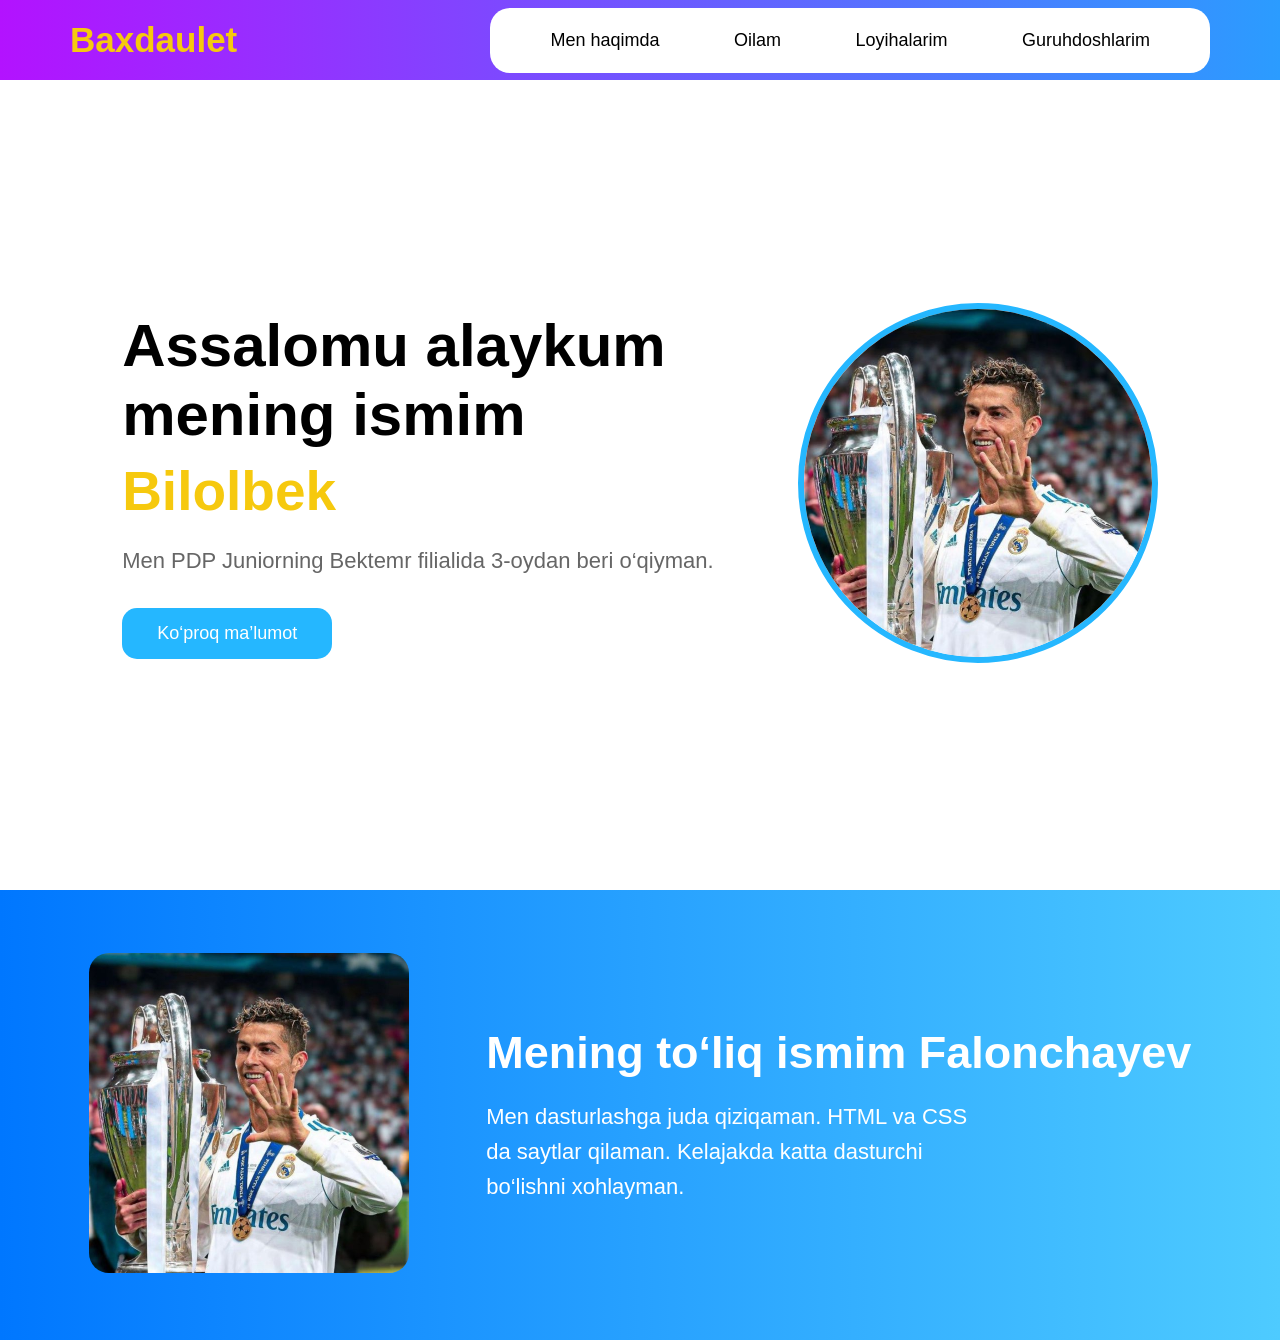
==== index.html @ 75967ff5 "navbar o'zgardi" ====
<!DOCTYPE html>
<html lang="en">
<head>
    <meta charset="UTF-8">
    <meta name="viewport" content="width=device-width, initial-scale=1.0">
    <title>Portfolio</title>
<link rel="stylesheet" href="./style.css">
    
</head>
<body>

    <!-- NAVBAR -->

    <header>

        <div class="logo">
            Baxdaulet
        </div>

        <nav>
            <a class="active" href="./Men haqimda">Men haqimda</a>
            <a href="#">Oilam</a>
            <a href="#">Loyihalarim</a>
            <a href="#">Guruhdoshlarim</a>
        </nav>

    </header>

    <!-- HOME -->

    <section class="home">

        <div class="text">

            <h1>
                Assalomu alaykum <br>
                mening ismim
            </h1>

            <h2>Bilolbek</h2>

            <p>
                Men PDP Juniorning Bektemr filialida
                3-oydan beri o‘qiyman.
            </p>

            <button>
                Ko‘proq ma’lumot
            </button>

        </div>

        <div class="image">
            <img src="./photo_2026-01-21_18-13-53.jpg">
        </div>

    </section>

    <!-- ABOUT -->

    <section class="about">

        <div>
            <img src="./photo_2026-01-21_18-13-53.jpg">
        </div>

        <div class="about-text">

            <h1>
                Mening to‘liq ismim
                Falonchayev
            </h1>

            <p>
                Men dasturlashga juda qiziqaman.
                HTML va CSS da saytlar qilaman.
                Kelajakda katta dasturchi bo‘lishni
                xohlayman.
            </p>

        </div>











































































        

    </section>

</body>
</html>
---- style.css ----
*{
            margin: 0;
            padding: 0;
            box-sizing: border-box;
            font-family: sans-serif;
        }

        body{
            background: white;
        }

        /* NAVBAR */

        header{
            width: 100%;
            height: 80px;

            display: flex;
            justify-content: space-between;
            align-items: center;

            padding: 0 70px;

            background: linear-gradient(90deg,#b312ff,#2b9cff);
        }

        .logo{
            font-size: 35px;
            font-weight: bold;
            color: #f6c90e;
        }

        nav{
            background: white;
            padding: 12px 25px;
            border-radius: 20px;
        }

        nav a{
            text-decoration: none;
            color: #222;
            margin: 0 15px;
            font-size: 18px;
            transition: 0.3s;
        }

        nav a:hover{
            color: #1e90ff;
        }

        .active{
            background: linear-gradient(90deg,#ff4fd8,#34b3ff);
            color: white;
            padding: 10px 20px;
            border-radius: 15px;
        }

        /* HOME */

        .home{
            width: 100%;
            min-height: 90vh;

            display: flex;
            justify-content: space-around;
            align-items: center;

            padding: 80px;
        }

        /* TEXT */

        .text h1{
            font-size: 60px;
            color: #000;
        }

        .text h2{
            font-size: 55px;
            color: #f6c90e;
            margin-top: 10px;
        }

        .text p{
            margin-top: 20px;
            font-size: 22px;
            color: #666;
            line-height: 35px;
        }
        nav a{
    text-decoration: none;
    color: black;
    margin: 0 15px;
    font-size: 18px;
    transition: 0.3s;

    padding: 10px 20px;   /* SHUNI QO‘SH */
    border-radius: 15px;  /* SHUNI QO‘SH */
    display: inline-block; /* SHUNI QO‘SH */
}
.active{
    background: none;
    color: black;
}

nav a:hover{
    background: linear-gradient(90deg,#ff4fd8,#34b3ff);
    color: white;
}

        /* BUTTON */

        button{
            margin-top: 30px;
            padding: 15px 35px;

            border: none;
            border-radius: 15px;

            background: #25b7ff;
            color: white;

            font-size: 18px;
            cursor: pointer;

            transition: 0.3s;
        }

        button:hover{
            background: #030cf8;
        }

        /* IMAGE */

        .image img{
            width: 360px;
            height: 360px;

            object-fit: cover;
            border-radius: 50%;

            border: 6px solid #25b7ff;
        }

        /* ABOUT */

        .about{
            width: 100%;
            min-height: 450px;

            background: linear-gradient(90deg,#0077ff,#4ecbff);

            display: flex;
            justify-content: space-around;
            align-items: center;

            padding: 50px;
        }

        .about img{
            width: 320px;
            border-radius: 20px;
        }

        .about-text{
            color: white;
        }

        .about-text h1{
            font-size: 45px;
            margin-bottom: 20px;
        }

        .about-text p{
            width: 500px;
            line-height: 35px;
            font-size: 22px;
        }
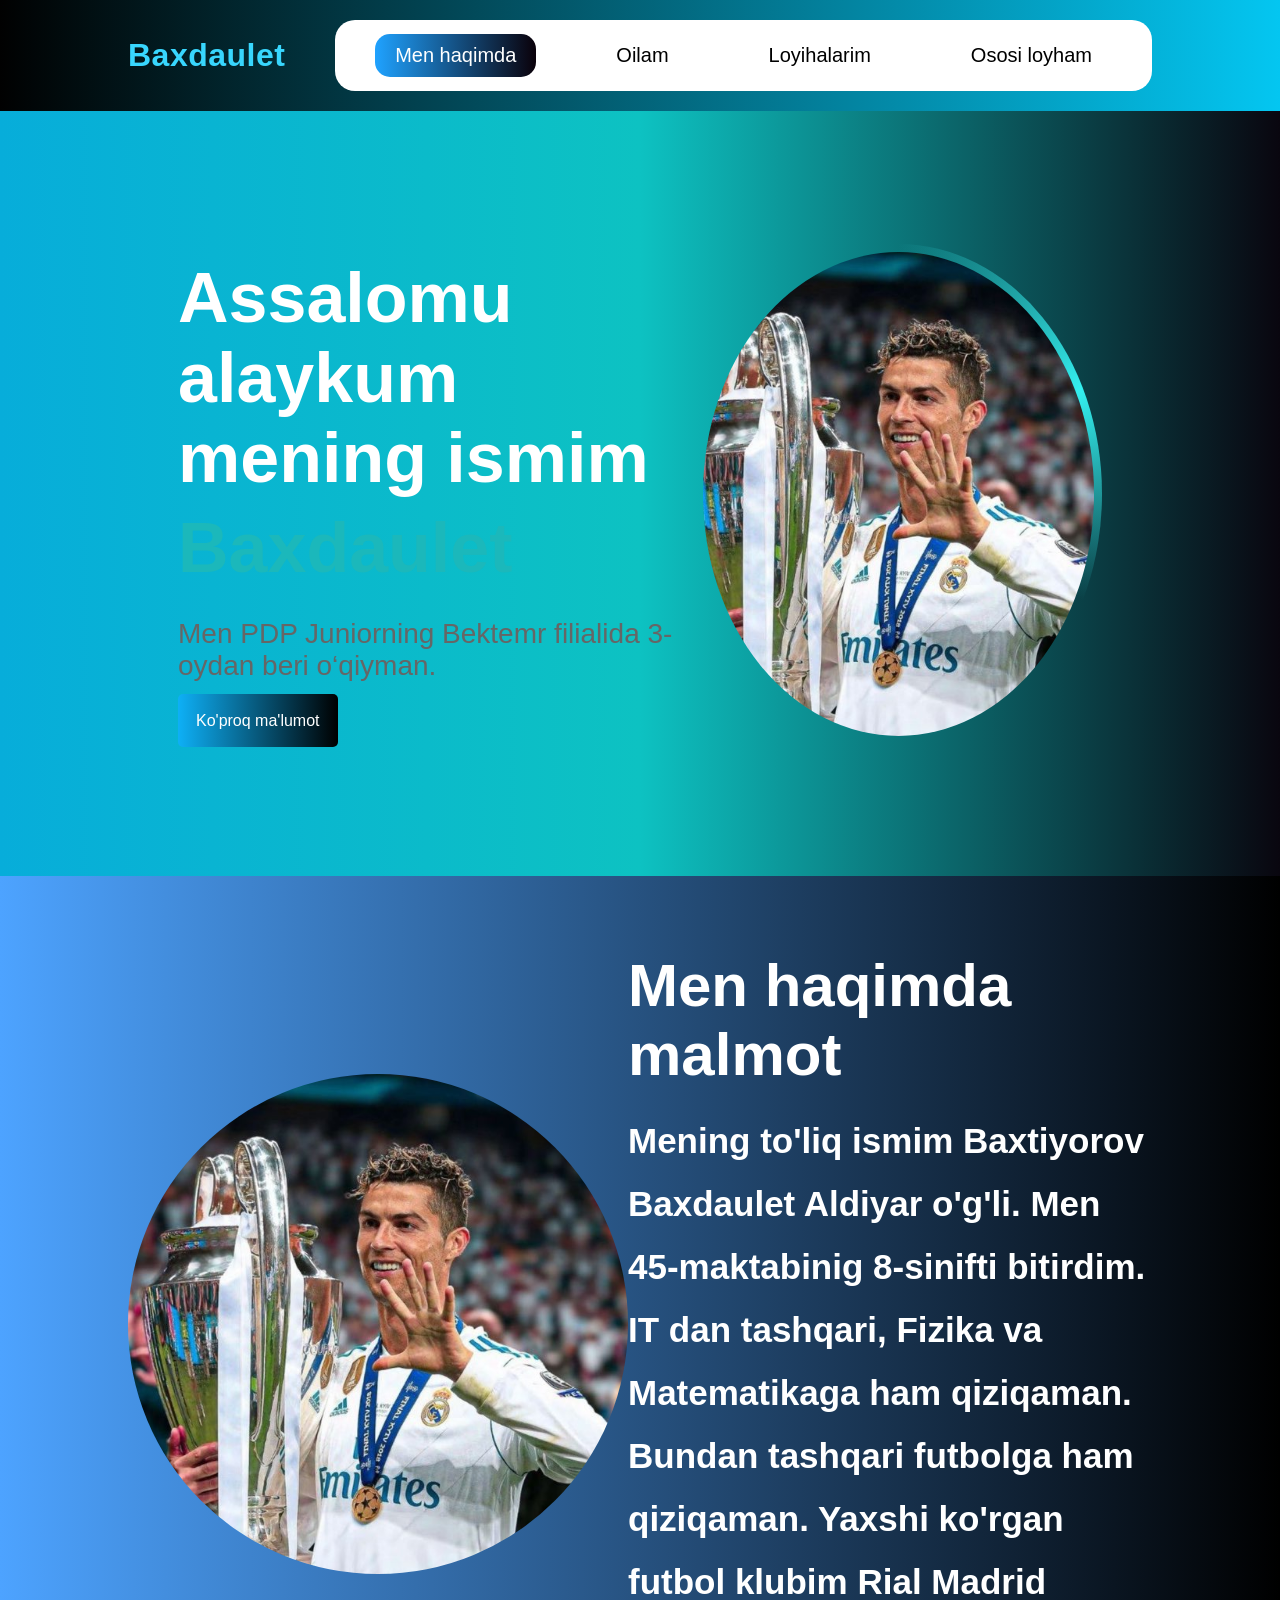
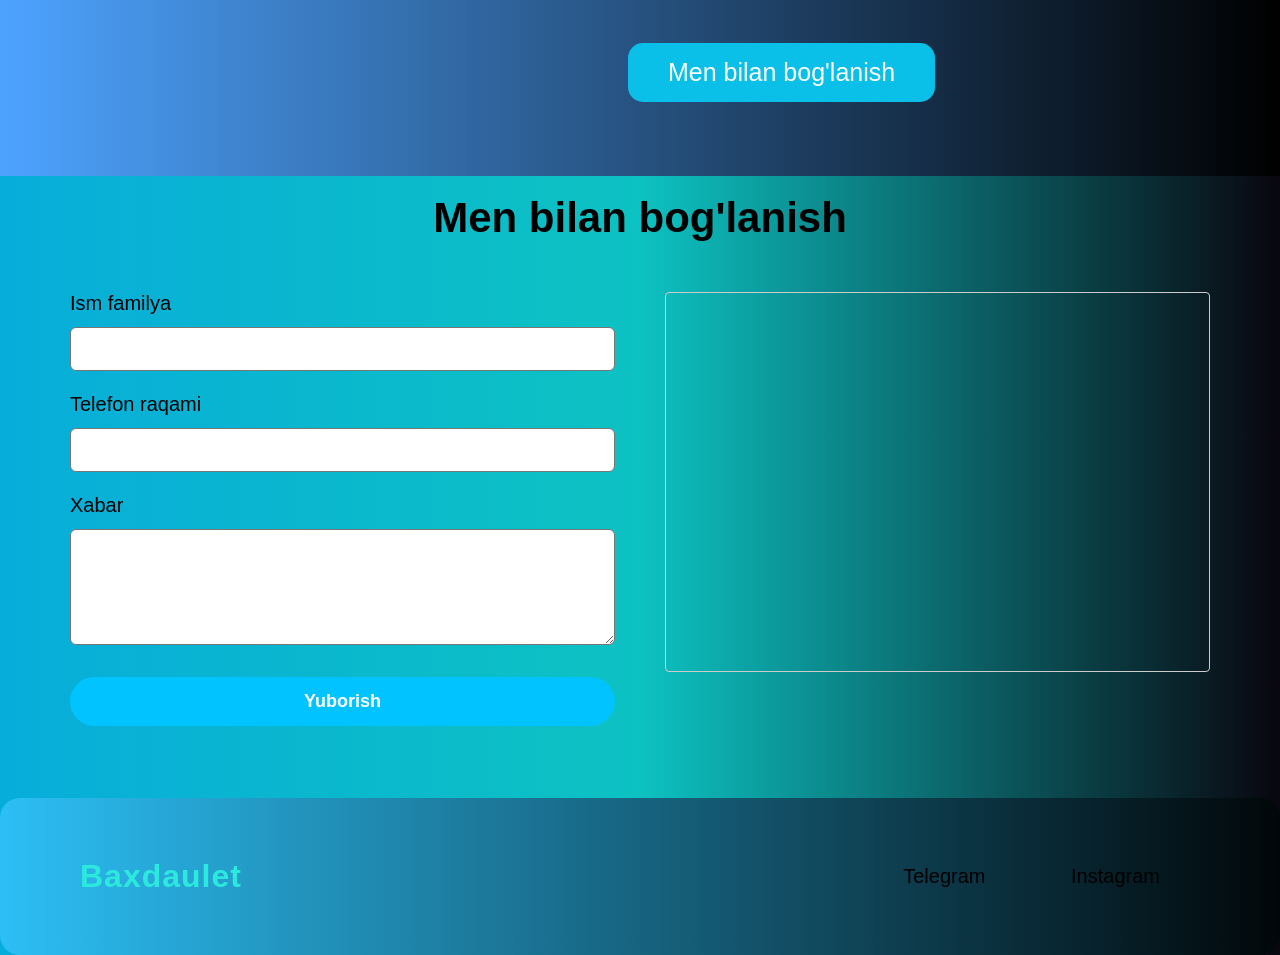
==== commit 1506fcdf: "baxa" ====
--- a/index.html
+++ b/index.html
@@ -3,160 +3,118 @@
 <head>
     <meta charset="UTF-8">
     <meta name="viewport" content="width=device-width, initial-scale=1.0">
-    <title>Portfolio</title>
-<link rel="stylesheet" href="./style.css">
-    
+    <title>Baxdaulet Portfolio</title>
+    <link rel="stylesheet" href="style.css">
 </head>
 <body>
+     <header>
+    <div class="logo">Baxdaulet</div>
 
-    <!-- NAVBAR -->
+    <nav>
+        <a href="#hero" class="nav-link active">Men haqimda</a>
+        <a href="./Oilam.html" class="nav-link">Oilam</a>
+        <a href="./Loyhalarim.html" class="nav-link">Loyihalarim</a>
+        <a href="./Ososi loyham.html">Ososi loyham</a>
+    </nav>
+</header>
+    
 
-    <header>
+    
+    <section id="hero" class="hero">
+        <div class="text" >
 
-        <div class="logo">
-            Baxdaulet
-        </div>
 
-        <nav>
-            <a class="active" href="./Men haqimda">Men haqimda</a>
-            <a href="#">Oilam</a>
-            <a href="#">Loyihalarim</a>
-            <a href="#">Guruhdoshlarim</a>
-        </nav>
-
-    </header>
-
-    <!-- HOME -->
-
-    <section class="home">
-
-        <div class="text">
-
-            <h1>
-                Assalomu alaykum <br>
-                mening ismim
-            </h1>
-
-            <h2>Bilolbek</h2>
+            <h1>Assalomu alaykum <br> mening ismim</h1>
+            <h2>Baxdaulet</h2>
 
             <p>
-                Men PDP Juniorning Bektemr filialida
+                Men PDP Juniorning Bektemr filialida    
                 3-oydan beri o‘qiyman.
             </p>
 
-            <button>
-                Ko‘proq ma’lumot
-            </button>
-
+            <a href="#about" class="salom">Ko'proq ma'lumot</a>
         </div>
 
         <div class="image">
-            <img src="./photo_2026-01-21_18-13-53.jpg">
+            <img src="./photo_2026-01-21_18-13-53.jpg" alt="">
         </div>
+    </section>
+    <section  id="about" class="about2" id="family">
 
-    </section>
+    <div class="left">
+        <img src="./photo_2026-01-21_18-13-53.jpg" alt="">
+    </div>
 
-    <!-- ABOUT -->
+    <div class="right">
+        <h1>Men haqimda malmot</h1>
 
-    <section class="about">
+        <p>
+            Mening to'liq ismim Baxtiyorov Baxdaulet 
+              Aldiyar o'g'li. Men 45-maktabinig 8-sinifti bitirdim.
+               IT dan tashqari,  Fizika va Matematikaga ham qiziqaman.
+                Bundan tashqari futbolga ham qiziqaman. Yaxshi ko'rgan
+                 futbol klubim Rial Madrid
+        </p>
 
-        <div>
-            <img src="./photo_2026-01-21_18-13-53.jpg">
+        <button id="logo">Men bilan bog'lanish</button>
+    </div>
+
+</section>
+<br>
+<div class="container">
+    
+        <h1  class="page-title">Men bilan bog'lanish</h1>
+
+        <div class="contact-wrapper">
+        
+            <form class="contact-form" onsubmit="event.preventDefault(); alert('Xabar yuborildi!');">
+                <div class="form-group">
+                    <label for="name">Ism familya</label>
+                    <input type="text" id="name" required>
+                </div>
+
+                <div class="form-group">
+                    <label for="phone">Telefon raqami</label>
+                    <input type="tel" id="phone" required>
+                </div>
+
+                <div class="form-group">
+                    <label for="message">Xabar</label>
+                    <textarea id="message" rows="5" required></textarea>
+                </div>
+
+                <button type="submit" class="submit-btn">Yuborish</button>
+            </form>
+
+            
+            <div class="map-container">
+                <iframe src="https://yandex.ru" width="100%" height="100%" frameborder="0" allowfullscreen="true" style="position:relative;"></iframe>
+            </div>
         </div>
-
-        <div class="about-text">
-
-            <h1>
-                Mening to‘liq ismim
-                Falonchayev
-            </h1>
-
-            <p>
-                Men dasturlashga juda qiziqaman.
-                HTML va CSS da saytlar qilaman.
-                Kelajakda katta dasturchi bo‘lishni
-                xohlayman.
-            </p>
+    </div>
+    <br>
+    <br> 
+    <br>
+    <br>
+    
+    <nav class="footer">
+        <footer class="footer">
+        <div class="footer-content">
+            <div class="brand-name">Baxdaulet</div>
+            
+           <div class="social-container">
+  <a href="https://t.me" class="social-btn telegram" target="_blank" rel="noopener">
+    <span>Telegram</span>
+  </a>
+  <a href="https://instagram.com" class="social-btn instagram" target="_blank" rel="noopener">
+    <span>Instagram</span>
+  </a>
+</div>
 
         </div>
+    </nav>
 
 
 
-
-
-
-
-
-
-
-
-
-
-
-
-
-
-
-
-
-
-
-
-
-
-
-
-
-
-
-
-
-
-
-
-
-
-
-
-
-
-
-
-
-
-
-
-
-
-
-
-
-
-
-
-
-
-
-
-
-
-
-
-
-
-
-
-
-
-
-
-
-
-
-
-        
-
-    </section>
-
 </body>
 </html>
--- a/style.css
+++ b/style.css
@@ -1,178 +1,560 @@
-*{
-            margin: 0;
-            padding: 0;
-            box-sizing: border-box;
-            font-family: sans-serif;
-        }
-
-        body{
-            background: white;
-        }
-
-        /* NAVBAR */
-
-        header{
-            width: 100%;
-            height: 80px;
-
-            display: flex;
-            justify-content: space-between;
-            align-items: center;
-
-            padding: 0 70px;
-
-            background: linear-gradient(90deg,#b312ff,#2b9cff);
-        }
-
-        .logo{
-            font-size: 35px;
-            font-weight: bold;
-            color: #f6c90e;
-        }
-
-        nav{
-            background: white;
-            padding: 12px 25px;
-            border-radius: 20px;
-        }
-
-        nav a{
-            text-decoration: none;
-            color: #222;
-            margin: 0 15px;
-            font-size: 18px;
-            transition: 0.3s;
-        }
-
-        nav a:hover{
-            color: #1e90ff;
-        }
-
-        .active{
-            background: linear-gradient(90deg,#ff4fd8,#34b3ff);
-            color: white;
-            padding: 10px 20px;
-            border-radius: 15px;
-        }
-
-        /* HOME */
-
-        .home{
-            width: 100%;
-            min-height: 90vh;
-
-            display: flex;
-            justify-content: space-around;
-            align-items: center;
-
-            padding: 80px;
-        }
-
-        /* TEXT */
-
-        .text h1{
-            font-size: 60px;
-            color: #000;
-        }
-
-        .text h2{
-            font-size: 55px;
-            color: #f6c90e;
-            margin-top: 10px;
-        }
-
-        .text p{
-            margin-top: 20px;
-            font-size: 22px;
-            color: #666;
-            line-height: 35px;
-        }
-        nav a{
-    text-decoration: none;
-    color: black;
-    margin: 0 15px;
-    font-size: 18px;
-    transition: 0.3s;
-
-    padding: 10px 20px;   /* SHUNI QO‘SH */
-    border-radius: 15px;  /* SHUNI QO‘SH */
-    display: inline-block; /* SHUNI QO‘SH */
-}
-.active{
-    background: none;
-    color: black;
-}
-
-nav a:hover{
-    background: linear-gradient(90deg,#ff4fd8,#34b3ff);
-    color: white;
-}
-
-        /* BUTTON */
-
-        button{
-            margin-top: 30px;
-            padding: 15px 35px;
-
-            border: none;
-            border-radius: 15px;
-
-            background: #25b7ff;
-            color: white;
-
-            font-size: 18px;
-            cursor: pointer;
-
-            transition: 0.3s;
-        }
-
-        button:hover{
-            background: #030cf8;
-        }
-
-        /* IMAGE */
-
-        .image img{
-            width: 360px;
-            height: 360px;
-
-            object-fit: cover;
-            border-radius: 50%;
-
-            border: 6px solid #25b7ff;
-        }
-
-        /* ABOUT */
-
-        .about{
-            width: 100%;
-            min-height: 450px;
-
-            background: linear-gradient(90deg,#0077ff,#4ecbff);
-
-            display: flex;
-            justify-content: space-around;
-            align-items: center;
-
-            padding: 50px;
-        }
-
-        .about img{
-            width: 320px;
-            border-radius: 20px;
-        }
-
-        .about-text{
-            color: white;
-        }
-
-        .about-text h1{
-            font-size: 45px;
-            margin-bottom: 20px;
-        }
-
-        .about-text p{
-            width: 500px;
-            line-height: 35px;
-            font-size: 22px;
-        }+* {
+  margin: 0;
+  padding: 0;
+  box-sizing: border-box;
+  font-family: Arial, sans-serif;
+}
+
+html{
+  scroll-behavior: smooth;
+}
+body{
+    min-height:100vh;
+    background:linear-gradient(90deg,#3790e9,#08b4e9,#040708);
+}
+
+header{
+    display:flex;
+    justify-content:space-around;
+    align-items:center;
+    padding:20px 50px;
+}
+
+.logo{
+    font-size:60px;
+    font-weight:bold;
+    color:#37dff5;
+}
+
+nav{
+    background:#fff;
+    padding:15px;
+    border-radius:20px;
+    display:flex;
+    gap:20px;
+}
+
+nav a{
+    text-decoration:none;
+    color:black;
+    padding:12px 22px;
+    border-radius:15px;
+}
+
+nav a.active{
+    background:linear-gradient(90deg,#1fa2ff,#060206);
+    color:white;
+}
+
+section{
+    min-height:100vh;
+    padding:100px 50px;
+    color:white;
+}
+
+h2{
+    margin-bottom:20px;
+    font-size:40px;
+}
+
+body{
+    min-height:100vh;
+    background:linear-gradient(90deg,#07adda,#0dc2c2,#09060f);
+}
+
+header{
+    display:flex;
+    justify-content:space-around;
+    align-items:center;
+    padding:20px 50px;
+}
+
+.logo{
+    font-size:60px;
+    font-weight:bold;
+    color:#268cb1;
+}
+
+nav{
+    background:#fff;
+    padding:15px;
+    border-radius:20px;
+    display:flex;
+    gap:20px;
+}
+
+nav a{
+    text-decoration:none;
+    color:black;
+    padding:12px 22px;
+    border-radius:15px;
+}
+
+nav a.active{
+    background:linear-gradient(90deg,#1fa2ff,#0a010a);
+    color:white;
+}
+
+section{
+    min-height:100vh;
+    padding:100px 50px;
+    color:white;
+}
+
+h2{
+    margin-bottom:20px;
+    font-size:40px;
+}
+
+header {
+  display: flex;
+  justify-content: space-between;
+  align-items: center;
+  padding: 20px 10%;
+  background: linear-gradient(90deg, #010101, #04c6f1);
+}
+
+.logo {
+  font-size: 55px;
+  font-weight: bold;
+  color: #39f7fe;
+}
+
+nav {
+  background: #fff;
+  padding: 14px 20px;
+  border-radius: 20px;
+}
+
+nav a {
+  text-decoration: none;
+  color: #000;
+  margin: 0 20px;
+  font-size: 20px;
+  padding: 10px 20px;
+  border-radius: 15px;
+  transition: 0.3s;
+}
+
+nav a:hover,
+nav .active {
+  background: linear-gradient(90deg, #0eb0f6, #000);
+  color: #fff;
+}
+
+.hero {
+  width: 80%;
+  margin: auto;
+  min-height: 85vh;
+  display: flex;
+  justify-content: space-between;
+  align-items: center;
+}
+
+.text h1 {
+  font-size: 70px;
+  font-weight: 800;
+}
+
+.text h2 {
+  color: #1bb8bb;
+  font-size: 70px;
+  margin: 10px 0;
+}
+
+.text p {
+  color: #666;
+  font-size: 28px;
+  margin: 30px 0;
+  max-width: 600px;
+}
+
+button {
+  padding: 18px 35px;
+  border: none;
+  border-radius: 15px;
+  background: #00cfff;
+  color: #fff;
+  font-size: 24px;
+  cursor: pointer;
+}
+
+button:hover {
+  background: #0099cc;
+}
+
+.image {
+  position: relative;
+  width: 500px;
+  height: 500px;
+  border-radius: 50%;
+  overflow: hidden;
+}
+
+.image::before {
+  content: "";
+  position: absolute;
+  inset: -10px;
+  border-radius: 50%;
+  background: conic-gradient(
+    transparent 0deg,
+    #34f0f0 60deg,
+    transparent 120deg
+  );
+  animation: spin 2s linear infinite;
+}
+
+.image img {
+  position: absolute;
+  inset: 8px;
+  width: calc(100% - 16px);
+  height: calc(100% - 16px);
+  object-fit: cover;
+  border-radius: 50%;
+  z-index: 1;
+}
+
+@keyframes spin {
+  from {
+    transform: rotate(0deg);
+  }
+  to {
+    transform: rotate(360deg);
+  }
+}
+.subtitle {
+  color: #666;
+  margin-bottom: 25px;
+  font-size: 15px;
+}
+
+
+.family-grid {
+  display: grid;
+  grid-template-columns: repeat(auto-fit, minmax(200px, 1-fraction));
+  gap: 20px;
+}
+
+.family-card {
+  background-color: #f8f9fa;
+  padding: 20px;
+  border-left: 5px solid #005f73;
+  border-radius: 8px;
+}
+.project-item {
+  background-color: #f8f9fa;
+  padding: 15px 20px;
+  margin-bottom: 15px;
+  border-radius: 8px;
+  box-shadow: inset 0 0 5px rgba(0, 0, 0, 0.05);
+}
+
+.classmates-table {
+  width: 100%;
+  border-collapse: collapse;
+  margin-top: 15px;
+}
+
+.classmates-table th,
+.classmates-table td {
+  border: 1px solid #ddd;
+  padding: 12px;
+  text-align: left;
+}
+
+.classmates-table th {
+  background-color: white;
+  color: white;
+}
+
+.classmates-table tr:nth-child(even) {
+  background-color: #f2f2f2;
+}
+
+.about2 {
+  min-height: 100vh;
+  display: flex;
+  justify-content: space-around;
+  align-items: center;
+  padding: 50px 10%;
+  background: linear-gradient(to right, #4da3ff, #000);
+}
+.salom {
+  background: linear-gradient(90deg, #0eb0f6, #000);
+}
+
+.left img {
+  
+  position: relative;
+  width: 500px;
+  height: 500px;
+  border-radius: 50%;
+  overflow: hidden;
+
+}
+
+.right {
+  width: 600px;
+}
+
+.right h1 {
+  color: white;
+  font-size: 60px;
+  margin-bottom: 20px;
+}
+
+.right p {
+  color: white;
+  font-size: 35px;
+  line-height: 1.8;
+  font-weight: bold;
+}
+
+.right button {
+  margin-top: 30px;
+  padding: 15px 40px;
+  border: none;
+  border-radius: 15px;
+  background: #0bc0e8;
+  color: white;
+  font-size: 25px;
+  cursor: pointer;
+}
+
+.container {
+  width: 100%;
+  max-width: 1140px;
+  margin: 0 auto;
+}
+
+
+.page-title {
+  text-align: center;
+  font-size: 42px;
+  font-weight: 700;
+  margin-bottom: 50px;
+}
+
+
+.contact-wrapper {
+  display: grid;
+  grid-template-columns: 1fr 1fr;
+  gap: 50px;
+  align-items: start;
+}
+
+
+.contact-form {
+  display: flex;
+  flex-direction: column;
+  gap: 22px;
+}
+
+.form-group {
+  display: flex;
+  flex-direction: column;
+  gap: 12px;
+}
+
+.form-group label {
+  font-size: 20px;
+  font-weight: 500;
+}
+
+.form-group input,
+.form-group textarea {
+  width: 100%;
+  padding: 12px 15px;
+  font-size: 16px;
+  border: 1px solid #767676;
+  border-radius: 6px;
+  outline: none;
+  background-color: #ffffff;
+  transition: border-color 0.2s;
+}
+
+.orm-group input:focus,
+.form-group textarea:focus {
+  border-color: #00c3ff;
+}
+
+.form-group textarea {
+  resize: vertical;
+}
+.submit-btn {
+  background-color: #00c3ff;
+  color: #ffffff;
+  font-size: 18px;
+  font-weight: bold;
+  padding: 14px;
+  border: none;
+  border-radius: 25px; 
+  cursor: pointer;
+  margin-top: 10px;
+  transition: 12px;;
+    background-color: 0.2s;
+    transform: 0.1s;
+}
+
+.submit-btn:hover {
+  background-color: #010203;
+}
+
+.submit-btn:active {
+  transform: scale(0.99);
+}
+
+
+.map-container {
+  width: 100%;
+  height: 380px;
+  border: 1px solid #cccccc;
+  border-radius: 4px;
+  overflow: hidden;
+}
+
+
+@media (max-width: 768px) {
+  .contact-wrapper {
+    grid-template-columns: 1fr;
+    gap: 40px;
+  }
+
+  .page-title {
+    font-size: 32px;
+    margin-bottom: 30px;
+  }
+
+  .map-container {
+    height: 300px;
+  }
+}
+
+.navbar {
+  display: flex;
+  background: linear-gradient(90deg, #0eb0f6, #000);
+  justify-content: space-between;
+  align-items: center;
+  padding: 15px 40px;
+  width: 100%;
+  height: 80px;
+
+  background: linear-gradient(100%, #8186cf #324a62);
+  background-size: 300% 100%;
+
+  
+  animation: gradientMove 12s  ease-in-out infinite;
+}
+
+.logo {
+  color: #38d6fd; 
+  font-size: 32px;
+  font-weight: bold;
+  letter-spacing: 0.5px;
+}
+
+
+.social-icons {
+  display: flex;
+  align-items: center;
+  gap: 20px; 
+}
+.footer {
+  width: 100%;
+  background: linear-gradient(90deg, #2cbff5 0%, #010709 100%);
+  padding: 30px 0;
+  margin-top: auto;
+}
+
+
+.social-icons a {
+  color: #ffffff; 
+  font-size: 22px;
+  text-decoration: none;
+  width: 44px;
+  height: 44px;
+  display: flex;
+  justify-content: center;
+  align-items: center;
+  border: 2px solid #ffffff; 
+  border-radius: 50%; 
+  transition: all 0.3s ease;
+}
+
+
+.social-icons a:hover {
+  background-color: #17aad2;
+  color: #00eeff; 
+  transform: scale(1.1); 
+}
+
+
+@keyframes gradientMove {
+  0% {
+    background-position: 0% 50%;
+  }
+  50% {
+    background-position: 100% 50%;
+  }
+  100% {
+    background-position: 0% 50%;
+  }
+}
+
+.footer-content {
+  max-width: 1200px;
+  margin: 0 auto;
+  padding: 0 40px;
+  display: flex;
+  justify-content: space-between;
+  align-items: center;
+}
+
+.brand-name {
+  color: #2be9dc; 
+  font-size: 32px;
+  font-weight: bold;
+  letter-spacing: 1px;
+}
+.social-icons {
+  display: flex;
+  gap: 20px;
+}
+
+.social-icons a {
+  color: white;
+  font-size: 28px;
+  text-decoration: none;
+  transition:
+    opacity 0.3s,
+    transform 0.2s;
+}
+
+.social-icons a:hover {
+  opacity: 0.8;
+  transform: translateY(-3px);
+}
+
+
+@media (max-width: 768px) {
+  .container {
+    flex-direction: column;
+    margin: 20px auto;
+  }
+
+  .map-container {
+    height: 300px;
+  }
+
+  .footer-content {
+    flex-direction: column;
+    gap: 20px;
+    text-align: center;
+  }
+} .salom{
+  padding: 18px;
+  text-decoration: none;
+  border-radius: 5px;
+  color: white;
+
+}
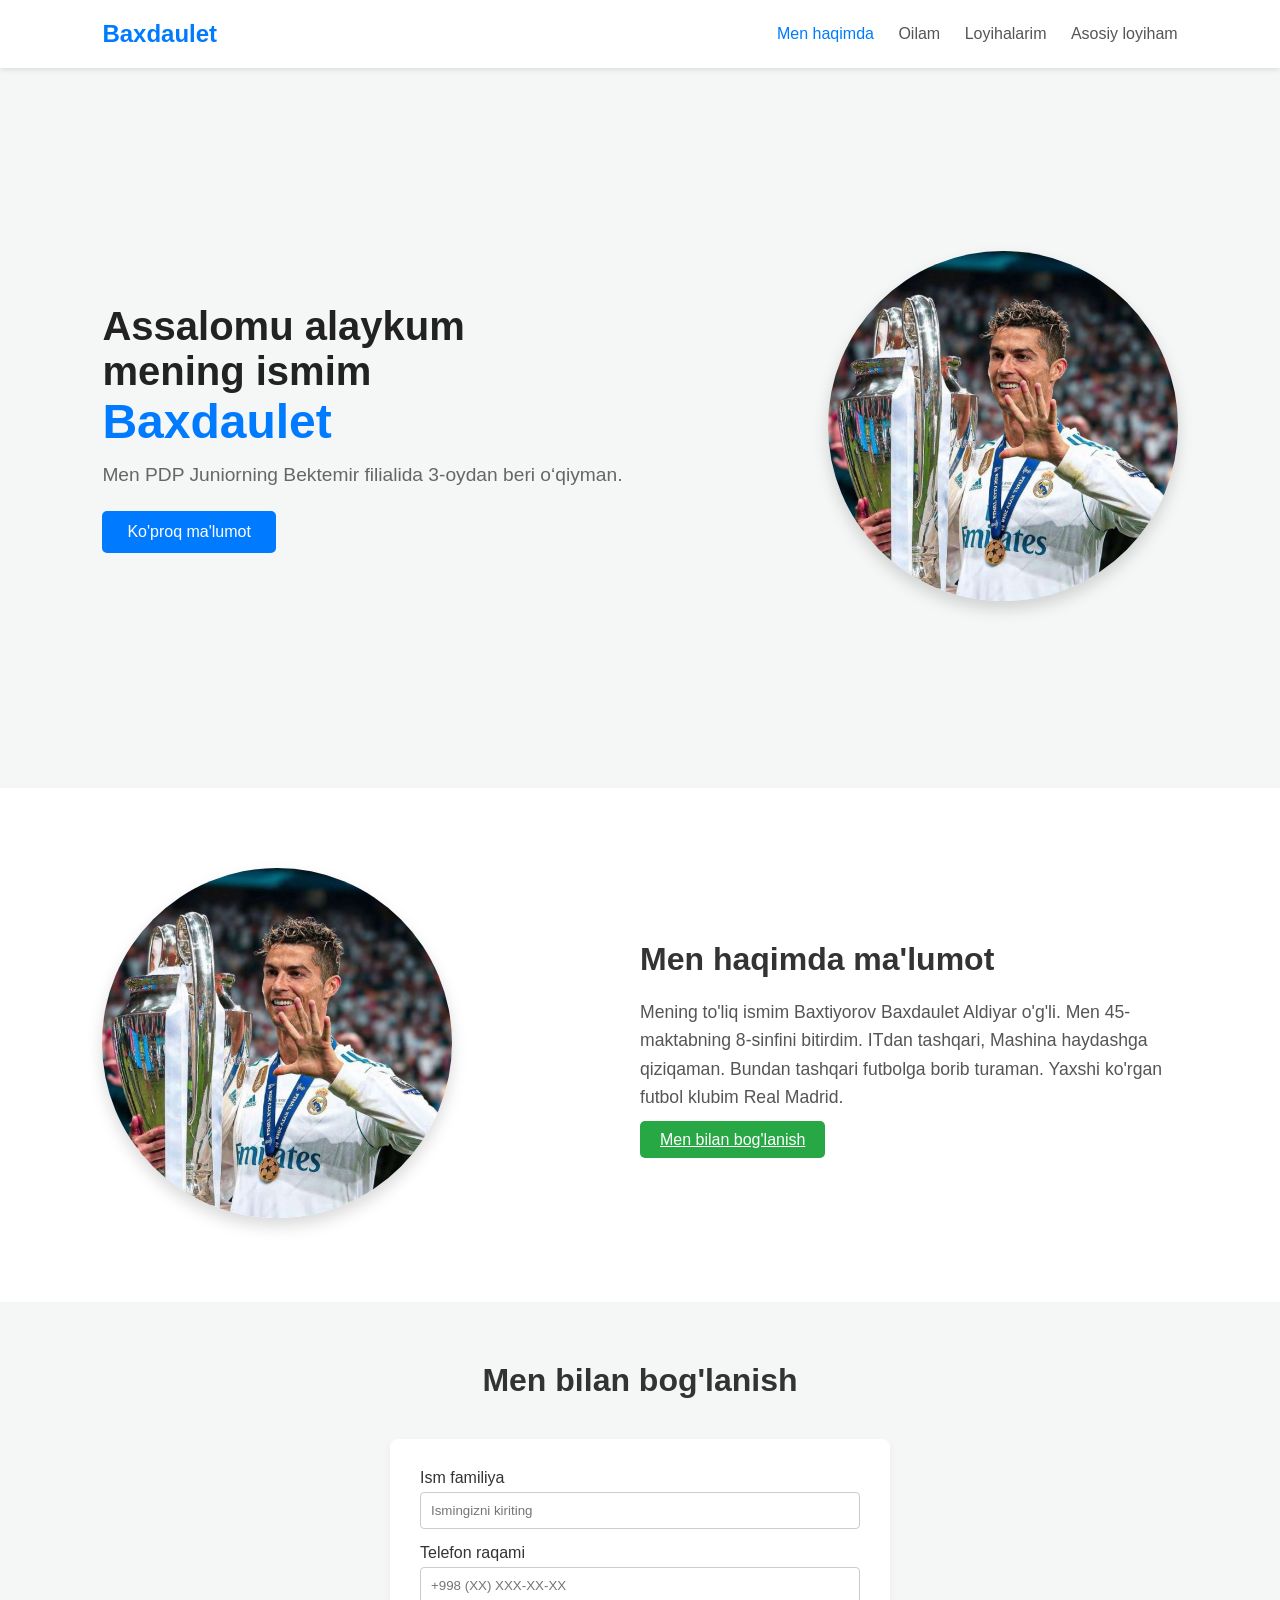
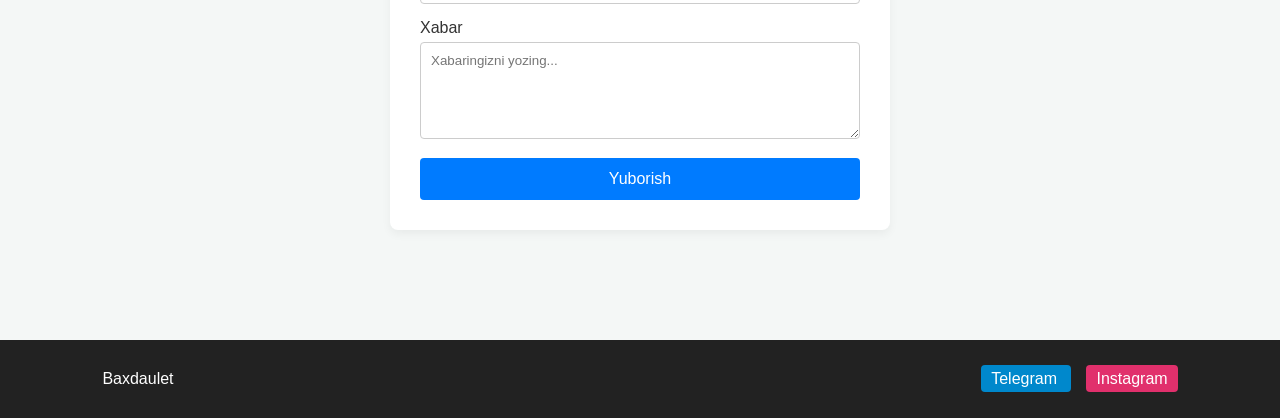
==== commit dfa4f53d: "commit" ====
--- a/index.html
+++ b/index.html
@@ -1,120 +1,97 @@
 <!DOCTYPE html>
-<html lang="en">
+<html lang="uz">
 <head>
     <meta charset="UTF-8">
     <meta name="viewport" content="width=device-width, initial-scale=1.0">
     <title>Baxdaulet Portfolio</title>
+    <!-- Google Fonts orqali chiroyli shrift ulandik -->
+    <link href="https://fonts.googleapis.com/css2?family=Poppins:wght@300;400;600;800&display=swap" rel="stylesheet">
     <link rel="stylesheet" href="style.css">
 </head>
 <body>
-     <header>
-    <div class="logo">Baxdaulet</div>
 
-    <nav>
-        <a href="#hero" class="nav-link active">Men haqimda</a>
-        <a href="./Oilam.html" class="nav-link">Oilam</a>
-        <a href="./Loyhalarim.html" class="nav-link">Loyihalarim</a>
-        <a href="./Ososi loyham.html">Ososi loyham</a>
-    </nav>
-</header>
-    
-
+    <header>
+        <div class="logo">Baxdaulet</div>
+        <nav>
+            <a href="#hero" class="nav-link active">Men haqimda</a>
+            <a href="./Oilam.html" class="nav-link">Oilam</a>
+            <a href="./Loyhalarim.html" class="nav-link">Loyihalarim</a>
+            <a href="./Ososi-loyham.html" class="nav-link">Asosiy loyiham</a> 
+        </nav>
+    </header>
     
     <section id="hero" class="hero">
-        <div class="text" >
-
-
+        <div class="text">
             <h1>Assalomu alaykum <br> mening ismim</h1>
             <h2>Baxdaulet</h2>
-
             <p>
-                Men PDP Juniorning Bektemr filialida    
-                3-oydan beri o‘qiyman.
+                Men PDP Juniorning Bektemir filialida 3-oydan beri o‘qiyman.
             </p>
-
             <a href="#about" class="salom">Ko'proq ma'lumot</a>
         </div>
 
         <div class="image">
-            <img src="./photo_2026-01-21_18-13-53.jpg" alt="">
+            <img src="./photo_2026-01-21_18-13-53.jpg" alt="Baxdaulet tushgan rasm">
         </div>
     </section>
-    <section  id="about" class="about2" id="family">
 
-    <div class="left">
-        <img src="./photo_2026-01-21_18-13-53.jpg" alt="">
-    </div>
+    <section id="about" class="about2">
+        <div class="left">
+            <img src="./photo_2026-01-21_18-13-53.jpg" alt="Baxdaulet haqida rasm">
+        </div>
 
-    <div class="right">
-        <h1>Men haqimda malmot</h1>
+        <div class="right">
+            <h1>Men haqimda ma'lumot</h1>
+            <p>
+                Mening to'liq ismim Baxtiyorov Baxdaulet Aldiyar o'g'li. 
+                Men 45-maktabning 8-sinfini bitirdim. ITdan tashqari, 
+                Mashina haydashga qiziqaman. Bundan tashqari futbolga borib turaman. 
+                Yaxshi ko'rgan futbol klubim Real Madrid.
+            </p>
+            <!-- Silliq o'tish tugmasi havola qilindi -->
+            <a href="#contact-section" id="contact-btn">Men bilan bog'lanish</a>
+        </div>
+    </section>
 
-        <p>
-            Mening to'liq ismim Baxtiyorov Baxdaulet 
-              Aldiyar o'g'li. Men 45-maktabinig 8-sinifti bitirdim.
-               IT dan tashqari,  Fizika va Matematikaga ham qiziqaman.
-                Bundan tashqari futbolga ham qiziqaman. Yaxshi ko'rgan
-                 futbol klubim Rial Madrid
-        </p>
-
-        <button id="logo">Men bilan bog'lanish</button>
-    </div>
-
-</section>
-<br>
-<div class="container">
-    
-        <h1  class="page-title">Men bilan bog'lanish</h1>
+    <!-- Id qo'shildi -->
+    <div class="container" id="contact-section">
+        <h1 class="page-title">Men bilan bog'lanish</h1>
 
         <div class="contact-wrapper">
-        
             <form class="contact-form" onsubmit="event.preventDefault(); alert('Xabar yuborildi!');">
                 <div class="form-group">
-                    <label for="name">Ism familya</label>
-                    <input type="text" id="name" required>
+                    <label for="name">Ism familiya</label>
+                    <input type="text" id="name" required placeholder="Ismingizni kiriting">
                 </div>
 
                 <div class="form-group">
                     <label for="phone">Telefon raqami</label>
-                    <input type="tel" id="phone" required>
+                    <input type="tel" id="phone" required placeholder="+998 (XX) XXX-XX-XX">
                 </div>
 
                 <div class="form-group">
                     <label for="message">Xabar</label>
-                    <textarea id="message" rows="5" required></textarea>
+                    <textarea id="message" rows="5" required placeholder="Xabaringizni yozing..."></textarea>
                 </div>
 
                 <button type="submit" class="submit-btn">Yuborish</button>
             </form>
+        </div>
+    </div>
 
-            
-            <div class="map-container">
-                <iframe src="https://yandex.ru" width="100%" height="100%" frameborder="0" allowfullscreen="true" style="position:relative;"></iframe>
+    <footer class="footer">
+        <div class="footer-content">
+            <div class="brand-name">Baxdaulet</div>
+            <div class="social-container">
+                <a href="https://t.me" class="social-btn telegram" target="_blank" rel="noopener">
+                    <span>Telegram</span>
+                </a>
+                <a href="https://instagram.com" class="social-btn instagram" target="_blank" rel="noopener">
+                    <span>Instagram</span>
+                </a>
             </div>
         </div>
-    </div>
-    <br>
-    <br> 
-    <br>
-    <br>
-    
-    <nav class="footer">
-        <footer class="footer">
-        <div class="footer-content">
-            <div class="brand-name">Baxdaulet</div>
-            
-           <div class="social-container">
-  <a href="https://t.me" class="social-btn telegram" target="_blank" rel="noopener">
-    <span>Telegram</span>
-  </a>
-  <a href="https://instagram.com" class="social-btn instagram" target="_blank" rel="noopener">
-    <span>Instagram</span>
-  </a>
-</div>
-
-        </div>
-    </nav>
-
-
+    </footer>
 
 </body>
 </html>
--- a/style.css
+++ b/style.css
@@ -1,560 +1,213 @@
+/* Umumiy stillar */
 * {
-  margin: 0;
-  padding: 0;
-  box-sizing: border-box;
-  font-family: Arial, sans-serif;
-}
-
-html{
-  scroll-behavior: smooth;
-}
-body{
-    min-height:100vh;
-    background:linear-gradient(90deg,#3790e9,#08b4e9,#040708);
-}
-
-header{
-    display:flex;
-    justify-content:space-around;
-    align-items:center;
-    padding:20px 50px;
-}
-
-.logo{
-    font-size:60px;
-    font-weight:bold;
-    color:#37dff5;
-}
-
-nav{
-    background:#fff;
-    padding:15px;
-    border-radius:20px;
-    display:flex;
-    gap:20px;
-}
-
-nav a{
-    text-decoration:none;
-    color:black;
-    padding:12px 22px;
-    border-radius:15px;
-}
-
-nav a.active{
-    background:linear-gradient(90deg,#1fa2ff,#060206);
-    color:white;
-}
-
-section{
-    min-height:100vh;
-    padding:100px 50px;
-    color:white;
-}
-
-h2{
-    margin-bottom:20px;
-    font-size:40px;
-}
-
-body{
-    min-height:100vh;
-    background:linear-gradient(90deg,#07adda,#0dc2c2,#09060f);
-}
-
-header{
-    display:flex;
-    justify-content:space-around;
-    align-items:center;
-    padding:20px 50px;
-}
-
-.logo{
-    font-size:60px;
-    font-weight:bold;
-    color:#268cb1;
-}
-
-nav{
-    background:#fff;
-    padding:15px;
-    border-radius:20px;
-    display:flex;
-    gap:20px;
-}
-
-nav a{
-    text-decoration:none;
-    color:black;
-    padding:12px 22px;
-    border-radius:15px;
-}
-
-nav a.active{
-    background:linear-gradient(90deg,#1fa2ff,#0a010a);
-    color:white;
-}
-
-section{
-    min-height:100vh;
-    padding:100px 50px;
-    color:white;
-}
-
-h2{
-    margin-bottom:20px;
-    font-size:40px;
-}
-
+    margin: 0;
+    padding: 0;
+    box-sizing: border-box;
+    font-family: 'Segoe UI', Tahoma, Geneva, Verdana, sans-serif;
+    scroll-behavior: smooth;
+}
+
+body {
+    background-color: #f4f7f6;
+    color: #333;
+}
+
+/* Header & Navigatsiya */
 header {
-  display: flex;
-  justify-content: space-between;
-  align-items: center;
-  padding: 20px 10%;
-  background: linear-gradient(90deg, #010101, #04c6f1);
+    display: flex;
+    justify-content: space-between;
+    align-items: center;
+    padding: 20px 8%;
+    background-color: #fff;
+    box-shadow: 0 2px 5px rgba(0,0,0,0.1);
+    position: sticky;
+    top: 0;
+    z-index: 100;
 }
 
 .logo {
-  font-size: 55px;
-  font-weight: bold;
-  color: #39f7fe;
-}
-
-nav {
-  background: #fff;
-  padding: 14px 20px;
-  border-radius: 20px;
+    font-size: 24px;
+    font-weight: bold;
+    color: #007bff;
 }
 
 nav a {
-  text-decoration: none;
-  color: #000;
-  margin: 0 20px;
-  font-size: 20px;
-  padding: 10px 20px;
-  border-radius: 15px;
-  transition: 0.3s;
-}
-
-nav a:hover,
-nav .active {
-  background: linear-gradient(90deg, #0eb0f6, #000);
-  color: #fff;
-}
-
+    text-decoration: none;
+    color: #555;
+    margin-left: 20px;
+    font-weight: 500;
+    transition: color 0.3s;
+}
+
+nav a:hover, nav a.active {
+    color: #007bff;
+}
+
+/* Hero Section */
 .hero {
-  width: 80%;
-  margin: auto;
-  min-height: 85vh;
-  display: flex;
-  justify-content: space-between;
-  align-items: center;
-}
-
-.text h1 {
-  font-size: 70px;
-  font-weight: 800;
-}
-
-.text h2 {
-  color: #1bb8bb;
-  font-size: 70px;
-  margin: 10px 0;
-}
-
-.text p {
-  color: #666;
-  font-size: 28px;
-  margin: 30px 0;
-  max-width: 600px;
-}
-
-button {
-  padding: 18px 35px;
-  border: none;
-  border-radius: 15px;
-  background: #00cfff;
-  color: #fff;
-  font-size: 24px;
-  cursor: pointer;
-}
-
-button:hover {
-  background: #0099cc;
-}
-
-.image {
-  position: relative;
-  width: 500px;
-  height: 500px;
-  border-radius: 50%;
-  overflow: hidden;
-}
-
-.image::before {
-  content: "";
-  position: absolute;
-  inset: -10px;
-  border-radius: 50%;
-  background: conic-gradient(
-    transparent 0deg,
-    #34f0f0 60deg,
-    transparent 120deg
-  );
-  animation: spin 2s linear infinite;
-}
-
-.image img {
-  position: absolute;
-  inset: 8px;
-  width: calc(100% - 16px);
-  height: calc(100% - 16px);
-  object-fit: cover;
-  border-radius: 50%;
-  z-index: 1;
-}
-
-@keyframes spin {
-  from {
-    transform: rotate(0deg);
-  }
-  to {
-    transform: rotate(360deg);
-  }
-}
-.subtitle {
-  color: #666;
-  margin-bottom: 25px;
-  font-size: 15px;
-}
-
-
-.family-grid {
-  display: grid;
-  grid-template-columns: repeat(auto-fit, minmax(200px, 1-fraction));
-  gap: 20px;
-}
-
-.family-card {
-  background-color: #f8f9fa;
-  padding: 20px;
-  border-left: 5px solid #005f73;
-  border-radius: 8px;
-}
-.project-item {
-  background-color: #f8f9fa;
-  padding: 15px 20px;
-  margin-bottom: 15px;
-  border-radius: 8px;
-  box-shadow: inset 0 0 5px rgba(0, 0, 0, 0.05);
-}
-
-.classmates-table {
-  width: 100%;
-  border-collapse: collapse;
-  margin-top: 15px;
-}
-
-.classmates-table th,
-.classmates-table td {
-  border: 1px solid #ddd;
-  padding: 12px;
-  text-align: left;
-}
-
-.classmates-table th {
-  background-color: white;
-  color: white;
-}
-
-.classmates-table tr:nth-child(even) {
-  background-color: #f2f2f2;
-}
-
+    display: flex;
+    justify-content: space-between;
+    align-items: center;
+    padding: 50px 8%;
+    min-height: 80vh;
+}
+
+.hero .text h1 {
+    font-size: 2.5rem;
+    color: #222;
+}
+
+.hero .text h2 {
+    font-size: 3rem;
+    color: #007bff;
+    margin-bottom: 15px;
+}
+
+.hero .text p {
+    font-size: 1.2rem;
+    margin-bottom: 25px;
+    color: #666;
+}
+
+.salom {
+    display: inline-block;
+    padding: 12px 25px;
+    background-color: #007bff;
+    color: #fff;
+    text-decoration: none;
+    border-radius: 5px;
+    transition: background 0.3s;
+}
+
+.salom:hover {
+    background-color: #0056b3;
+}
+
+.hero .image img, .about2 .left img {
+    width: 350px;
+    height: 350px;
+    object-fit: cover;
+    border-radius: 50%;
+    box-shadow: 0 8px 16px rgba(0,0,0,0.15);
+}
+
+/* About Section */
 .about2 {
-  min-height: 100vh;
-  display: flex;
-  justify-content: space-around;
-  align-items: center;
-  padding: 50px 10%;
-  background: linear-gradient(to right, #4da3ff, #000);
-}
-.salom {
-  background: linear-gradient(90deg, #0eb0f6, #000);
-}
-
-.left img {
-  
-  position: relative;
-  width: 500px;
-  height: 500px;
-  border-radius: 50%;
-  overflow: hidden;
-
-}
-
-.right {
-  width: 600px;
-}
-
-.right h1 {
-  color: white;
-  font-size: 60px;
-  margin-bottom: 20px;
-}
-
-.right p {
-  color: white;
-  font-size: 35px;
-  line-height: 1.8;
-  font-weight: bold;
-}
-
-.right button {
-  margin-top: 30px;
-  padding: 15px 40px;
-  border: none;
-  border-radius: 15px;
-  background: #0bc0e8;
-  color: white;
-  font-size: 25px;
-  cursor: pointer;
-}
-
+    display: flex;
+    justify-content: space-between;
+    align-items: center;
+    padding: 80px 8%;
+    background-color: #fff;
+}
+
+.about2 .right {
+    max-width: 50%;
+}
+
+.about2 .right h1 {
+    font-size: 2rem;
+    margin-bottom: 20px;
+}
+
+.about2 .right p {
+    font-size: 1.1rem;
+    line-height: 1.6;
+    color: #555;
+    margin-bottom: 20px;
+}
+
+#contact-btn {
+    padding: 10px 20px;
+    background-color: #28a745;
+    color: white;
+    border: none;
+    border-radius: 5px;
+    cursor: pointer;
+    font-size: 1rem;
+}
+
+#contact-btn:hover {
+    background-color: #218838;
+}
+
+/* Contact Form Section */
 .container {
-  width: 100%;
-  max-width: 1140px;
-  margin: 0 auto;
-}
-
+    padding: 60px 8%;
+}
 
 .page-title {
-  text-align: center;
-  font-size: 42px;
-  font-weight: 700;
-  margin-bottom: 50px;
-}
-
+    text-align: center;
+    margin-bottom: 40px;
+}
 
 .contact-wrapper {
-  display: grid;
-  grid-template-columns: 1fr 1fr;
-  gap: 50px;
-  align-items: start;
-}
-
+    display: flex;
+    gap: 40px;
+    justify-content: center;
+}
 
 .contact-form {
-  display: flex;
-  flex-direction: column;
-  gap: 22px;
+    background: white;
+    padding: 30px;
+    border-radius: 8px;
+    box-shadow: 0 4px 10px rgba(0,0,0,0.05);
+    width: 100%;
+    max-width: 500px;
 }
 
 .form-group {
-  display: flex;
-  flex-direction: column;
-  gap: 12px;
+    margin-bottom: 15px;
 }
 
 .form-group label {
-  font-size: 20px;
-  font-weight: 500;
-}
-
-.form-group input,
-.form-group textarea {
-  width: 100%;
-  padding: 12px 15px;
-  font-size: 16px;
-  border: 1px solid #767676;
-  border-radius: 6px;
-  outline: none;
-  background-color: #ffffff;
-  transition: border-color 0.2s;
-}
-
-.orm-group input:focus,
-.form-group textarea:focus {
-  border-color: #00c3ff;
-}
-
-.form-group textarea {
-  resize: vertical;
-}
+    display: block;
+    margin-bottom: 5px;
+    font-weight: 500;
+}
+
+.form-group input, .form-group textarea {
+    width: 100%;
+    padding: 10px;
+    border: 1px solid #ccc;
+    border-radius: 4px;
+}
+
 .submit-btn {
-  background-color: #00c3ff;
-  color: #ffffff;
-  font-size: 18px;
-  font-weight: bold;
-  padding: 14px;
-  border: none;
-  border-radius: 25px; 
-  cursor: pointer;
-  margin-top: 10px;
-  transition: 12px;;
-    background-color: 0.2s;
-    transform: 0.1s;
+    width: 100%;
+    padding: 12px;
+    background-color: #007bff;
+    color: white;
+    border: none;
+    border-radius: 4px;
+    cursor: pointer;
+    font-size: 1rem;
 }
 
 .submit-btn:hover {
-  background-color: #010203;
-}
-
-.submit-btn:active {
-  transform: scale(0.99);
-}
-
-
-.map-container {
-  width: 100%;
-  height: 380px;
-  border: 1px solid #cccccc;
-  border-radius: 4px;
-  overflow: hidden;
-}
-
-
-@media (max-width: 768px) {
-  .contact-wrapper {
-    grid-template-columns: 1fr;
-    gap: 40px;
-  }
-
-  .page-title {
-    font-size: 32px;
-    margin-bottom: 30px;
-  }
-
-  .map-container {
-    height: 300px;
-  }
-}
-
-.navbar {
-  display: flex;
-  background: linear-gradient(90deg, #0eb0f6, #000);
-  justify-content: space-between;
-  align-items: center;
-  padding: 15px 40px;
-  width: 100%;
-  height: 80px;
-
-  background: linear-gradient(100%, #8186cf #324a62);
-  background-size: 300% 100%;
-
-  
-  animation: gradientMove 12s  ease-in-out infinite;
-}
-
-.logo {
-  color: #38d6fd; 
-  font-size: 32px;
-  font-weight: bold;
-  letter-spacing: 0.5px;
-}
-
-
-.social-icons {
-  display: flex;
-  align-items: center;
-  gap: 20px; 
-}
+    background-color: #0056b3;
+}
+
+/* Footer */
 .footer {
-  width: 100%;
-  background: linear-gradient(90deg, #2cbff5 0%, #010709 100%);
-  padding: 30px 0;
-  margin-top: auto;
-}
-
-
-.social-icons a {
-  color: #ffffff; 
-  font-size: 22px;
-  text-decoration: none;
-  width: 44px;
-  height: 44px;
-  display: flex;
-  justify-content: center;
-  align-items: center;
-  border: 2px solid #ffffff; 
-  border-radius: 50%; 
-  transition: all 0.3s ease;
-}
-
-
-.social-icons a:hover {
-  background-color: #17aad2;
-  color: #00eeff; 
-  transform: scale(1.1); 
-}
-
-
-@keyframes gradientMove {
-  0% {
-    background-position: 0% 50%;
-  }
-  50% {
-    background-position: 100% 50%;
-  }
-  100% {
-    background-position: 0% 50%;
-  }
+    background-color: #222;
+    color: white;
+    padding: 30px 8%;
+    margin-top: 50px;
 }
 
 .footer-content {
-  max-width: 1200px;
-  margin: 0 auto;
-  padding: 0 40px;
-  display: flex;
-  justify-content: space-between;
-  align-items: center;
-}
-
-.brand-name {
-  color: #2be9dc; 
-  font-size: 32px;
-  font-weight: bold;
-  letter-spacing: 1px;
-}
-.social-icons {
-  display: flex;
-  gap: 20px;
-}
-
-.social-icons a {
-  color: white;
-  font-size: 28px;
-  text-decoration: none;
-  transition:
-    opacity 0.3s,
-    transform 0.2s;
-}
-
-.social-icons a:hover {
-  opacity: 0.8;
-  transform: translateY(-3px);
-}
-
-
-@media (max-width: 768px) {
-  .container {
-    flex-direction: column;
-    margin: 20px auto;
-  }
-
-  .map-container {
-    height: 300px;
-  }
-
-  .footer-content {
-    flex-direction: column;
-    gap: 20px;
-    text-align: center;
-  }
-} .salom{
-  padding: 18px;
-  text-decoration: none;
-  border-radius: 5px;
-  color: white;
-
-}
+    display: flex;
+    justify-content: space-between;
+    align-items: center;
+}
+
+.social-container a {
+    color: white;
+    text-decoration: none;
+    margin-left: 15px;
+    padding: 5px 10px;
+    border-radius: 4px;
+}
+
+.telegram { background-color: #0088cc; }
+.instagram { background-color: #e1306c; }
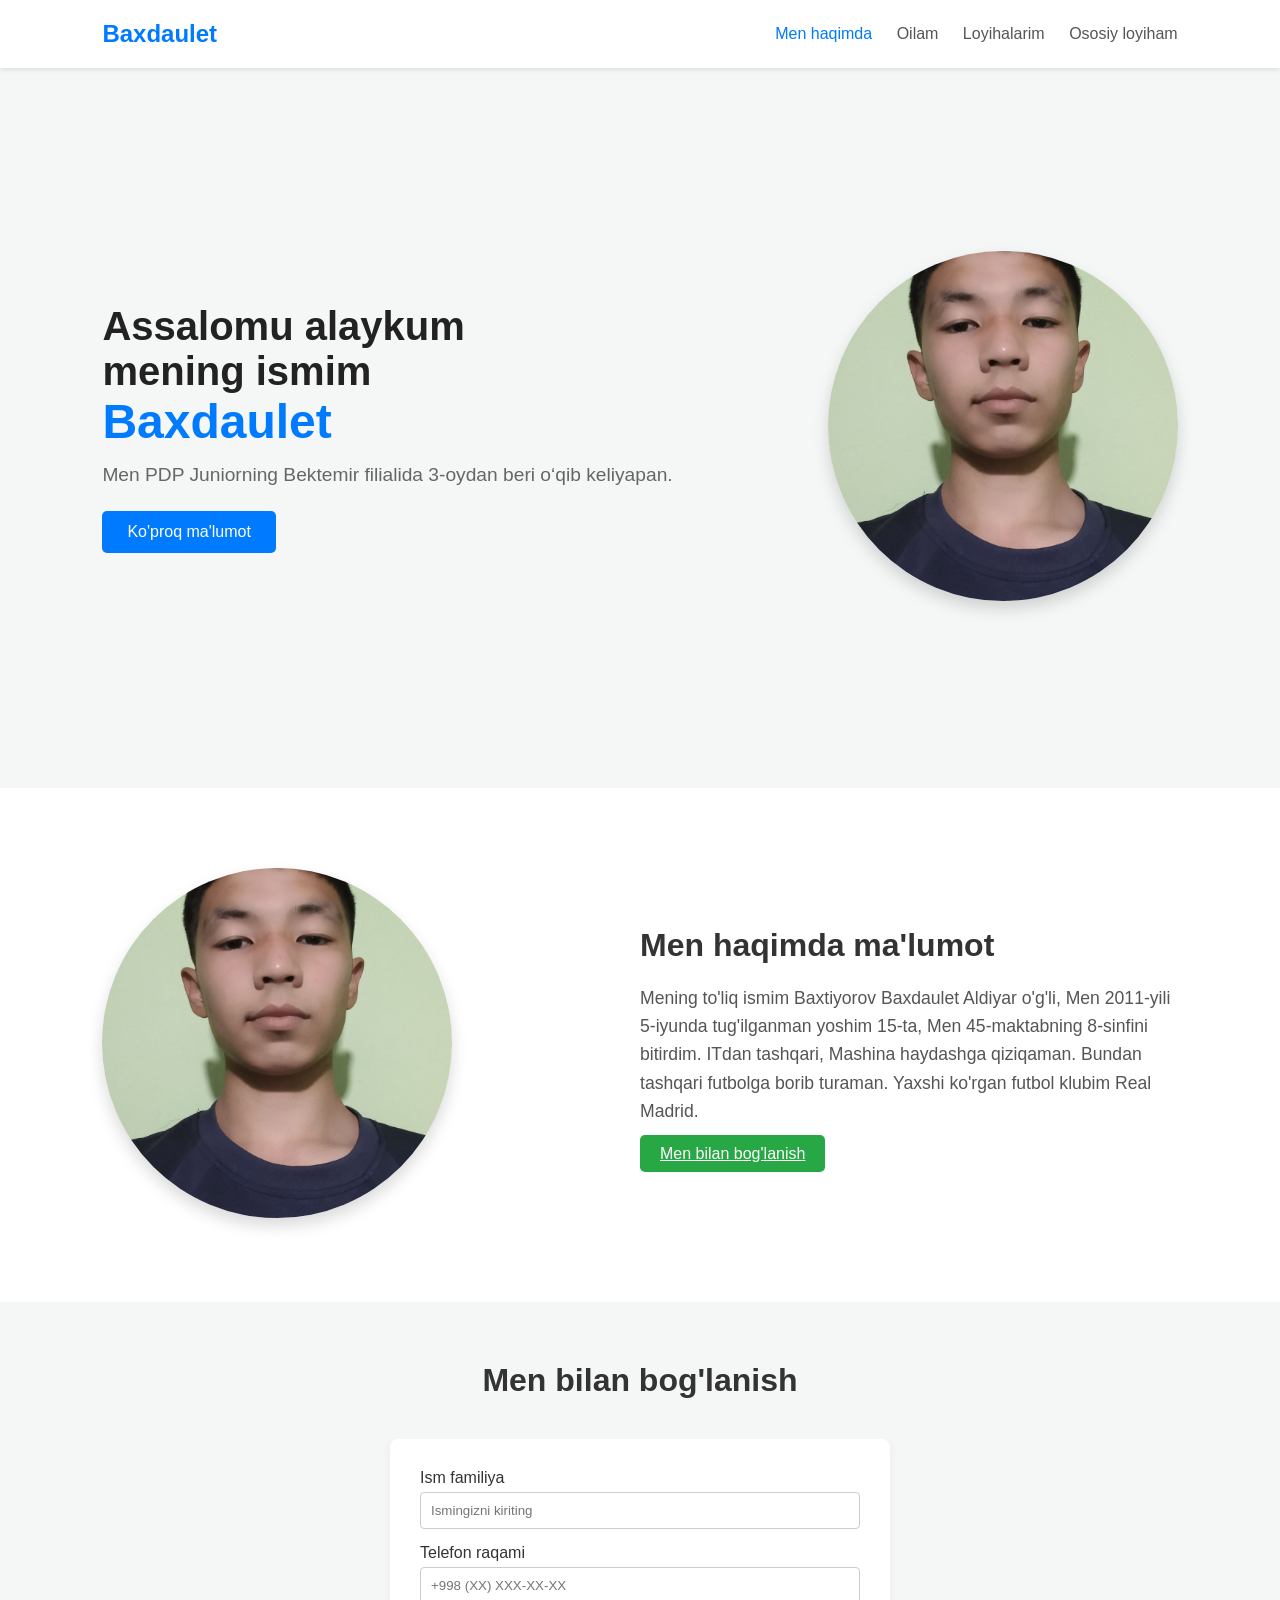
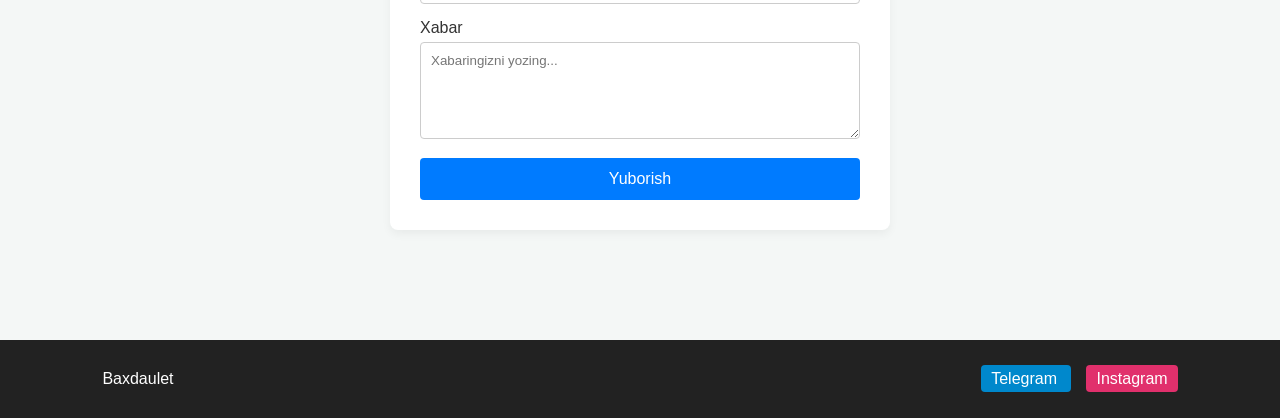
==== commit 1f5009d9: "first commit" ====
--- a/index.html
+++ b/index.html
@@ -4,7 +4,6 @@
     <meta charset="UTF-8">
     <meta name="viewport" content="width=device-width, initial-scale=1.0">
     <title>Baxdaulet Portfolio</title>
-    <!-- Google Fonts orqali chiroyli shrift ulandik -->
     <link href="https://fonts.googleapis.com/css2?family=Poppins:wght@300;400;600;800&display=swap" rel="stylesheet">
     <link rel="stylesheet" href="style.css">
 </head>
@@ -16,7 +15,7 @@
             <a href="#hero" class="nav-link active">Men haqimda</a>
             <a href="./Oilam.html" class="nav-link">Oilam</a>
             <a href="./Loyhalarim.html" class="nav-link">Loyihalarim</a>
-            <a href="./Ososi-loyham.html" class="nav-link">Asosiy loyiham</a> 
+            <a href="./Ososi-loyham.html" class="nav-link">Ososiy loyiham</a> 
         </nav>
     </header>
     
@@ -25,35 +24,35 @@
             <h1>Assalomu alaykum <br> mening ismim</h1>
             <h2>Baxdaulet</h2>
             <p>
-                Men PDP Juniorning Bektemir filialida 3-oydan beri o‘qiyman.
+                Men PDP Juniorning Bektemir filialida 3-oydan beri o‘qib keliyapan.
             </p>
             <a href="#about" class="salom">Ko'proq ma'lumot</a>
         </div>
 
         <div class="image">
-            <img src="./photo_2026-01-21_18-13-53.jpg" alt="Baxdaulet tushgan rasm">
+            <img src="./image copy 6.png" alt="Baxdaulet tushgan rasm">
         </div>
     </section>
 
     <section id="about" class="about2">
         <div class="left">
-            <img src="./photo_2026-01-21_18-13-53.jpg" alt="Baxdaulet haqida rasm">
+            <img src="./image copy 6.png" alt="Baxdaulet haqida rasm">
         </div>
 
         <div class="right">
             <h1>Men haqimda ma'lumot</h1>
             <p>
-                Mening to'liq ismim Baxtiyorov Baxdaulet Aldiyar o'g'li. 
+                Mening to'liq ismim Baxtiyorov Baxdaulet Aldiyar o'g'li,
+                Men 2011-yili 5-iyunda tug'ilganman yoshim 15-ta, 
                 Men 45-maktabning 8-sinfini bitirdim. ITdan tashqari, 
                 Mashina haydashga qiziqaman. Bundan tashqari futbolga borib turaman. 
                 Yaxshi ko'rgan futbol klubim Real Madrid.
             </p>
-            <!-- Silliq o'tish tugmasi havola qilindi -->
+            
             <a href="#contact-section" id="contact-btn">Men bilan bog'lanish</a>
         </div>
     </section>
 
-    <!-- Id qo'shildi -->
     <div class="container" id="contact-section">
         <h1 class="page-title">Men bilan bog'lanish</h1>
 
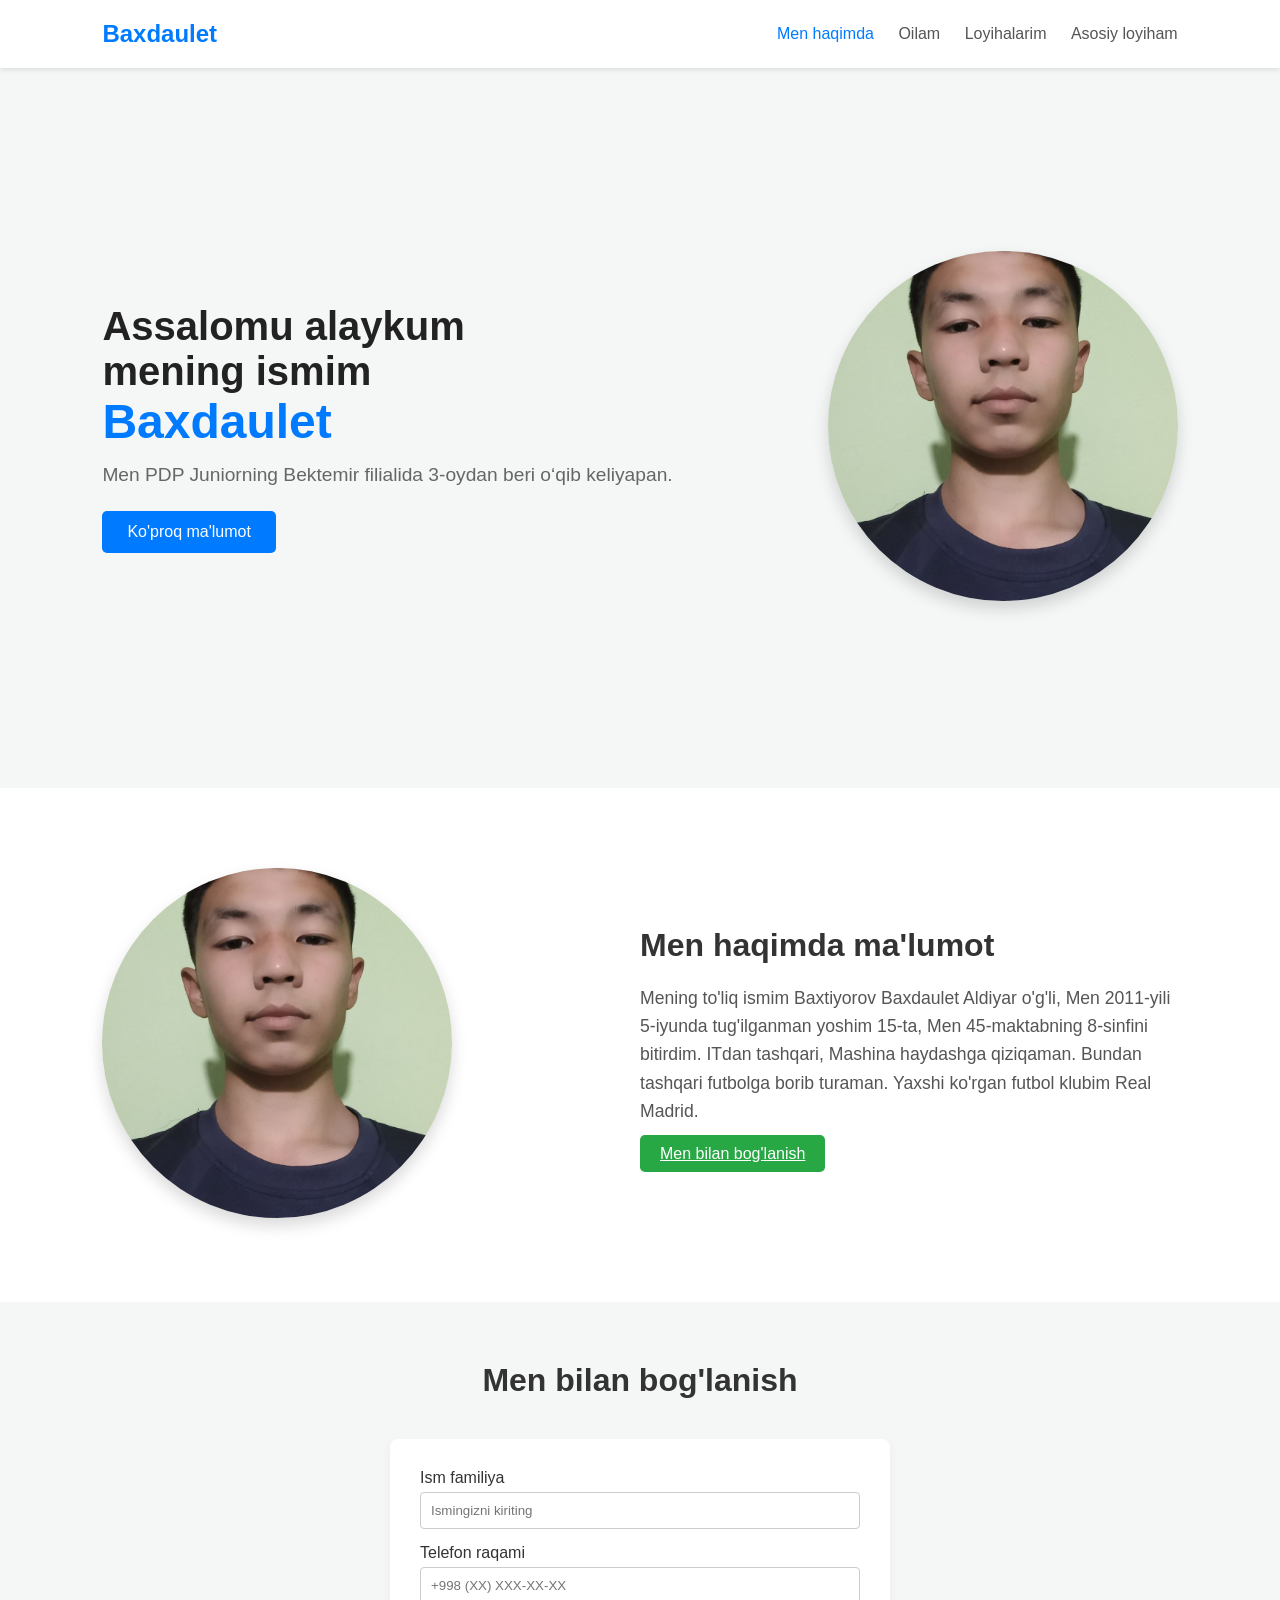
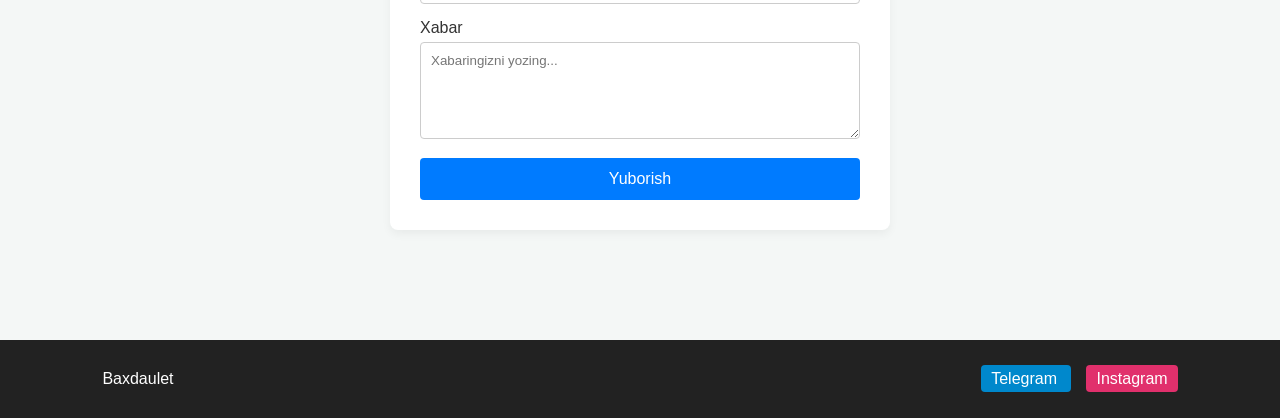
==== commit d91a76c8: "commit" ====
--- a/index.html
+++ b/index.html
@@ -15,7 +15,7 @@
             <a href="#hero" class="nav-link active">Men haqimda</a>
             <a href="./Oilam.html" class="nav-link">Oilam</a>
             <a href="./Loyhalarim.html" class="nav-link">Loyihalarim</a>
-            <a href="./Ososi-loyham.html" class="nav-link">Ososiy loyiham</a> 
+            <a href="./Ososi-loyham.html" class="nav-link">Asosiy loyiham</a> 
         </nav>
     </header>
     
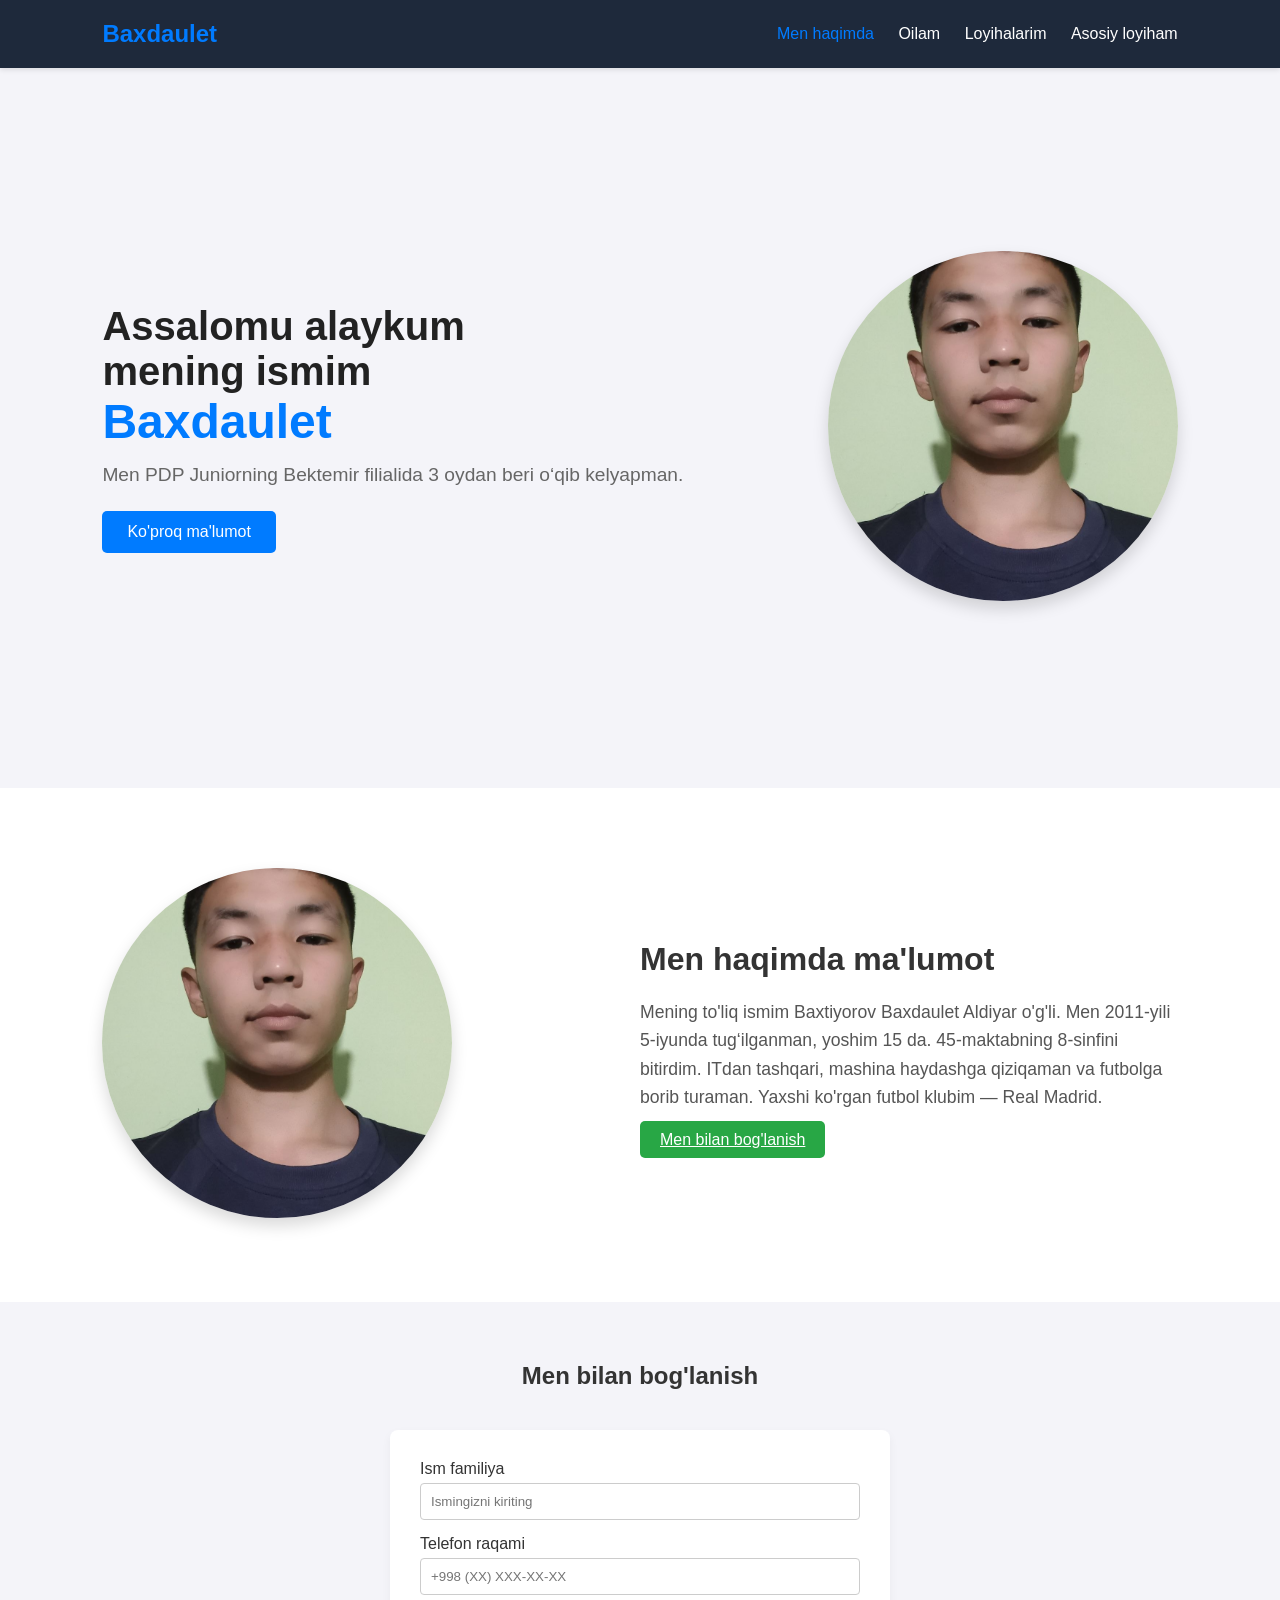
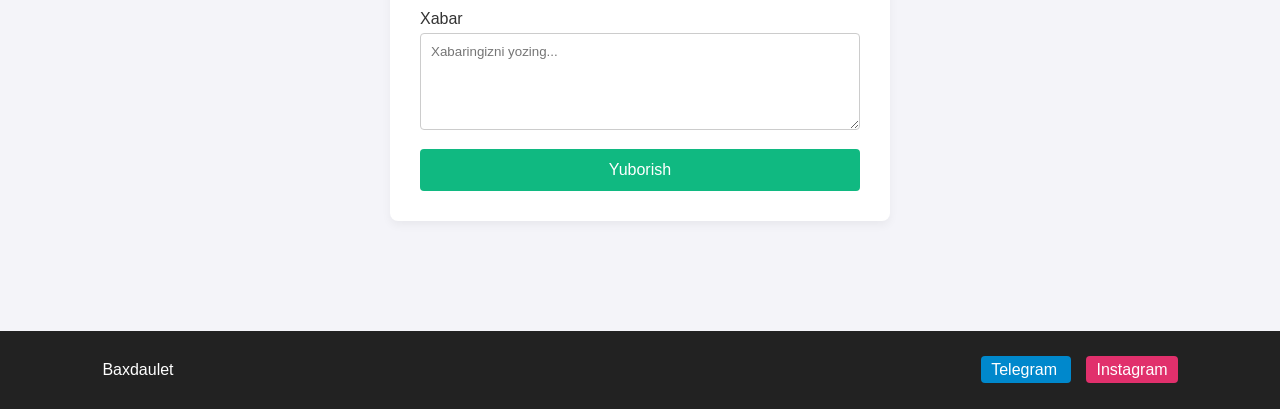
==== commit 5ddf4d3b: "update" ====
--- a/index.html
+++ b/index.html
@@ -14,8 +14,8 @@
         <nav>
             <a href="#hero" class="nav-link active">Men haqimda</a>
             <a href="./Oilam.html" class="nav-link">Oilam</a>
-            <a href="./Loyhalarim.html" class="nav-link">Loyihalarim</a>
-            <a href="./Ososi-loyham.html" class="nav-link">Asosiy loyiham</a> 
+            <a href="./Loyihalarim.html" class="nav-link">Loyihalarim</a>
+            <a href="./Asosiy-loyiha.html" class="nav-link">Asosiy loyiham</a> 
         </nav>
     </header>
     
@@ -24,7 +24,7 @@
             <h1>Assalomu alaykum <br> mening ismim</h1>
             <h2>Baxdaulet</h2>
             <p>
-                Men PDP Juniorning Bektemir filialida 3-oydan beri o‘qib keliyapan.
+                Men PDP Juniorning Bektemir filialida 3 oydan beri o‘qib kelyapman.
             </p>
             <a href="#about" class="salom">Ko'proq ma'lumot</a>
         </div>
@@ -42,18 +42,18 @@
         <div class="right">
             <h1>Men haqimda ma'lumot</h1>
             <p>
-                Mening to'liq ismim Baxtiyorov Baxdaulet Aldiyar o'g'li,
-                Men 2011-yili 5-iyunda tug'ilganman yoshim 15-ta, 
-                Men 45-maktabning 8-sinfini bitirdim. ITdan tashqari, 
-                Mashina haydashga qiziqaman. Bundan tashqari futbolga borib turaman. 
-                Yaxshi ko'rgan futbol klubim Real Madrid.
+                Mening to'liq ismim Baxtiyorov Baxdaulet Aldiyar o'g'li. 
+                Men 2011-yili 5-iyunda tug‘ilganman, yoshim 15 da. 
+                45-maktabning 8-sinfini bitirdim. ITdan tashqari, 
+                mashina haydashga qiziqaman va futbolga borib turaman. 
+                Yaxshi ko'rgan futbol klubim — Real Madrid.
             </p>
             
             <a href="#contact-section" id="contact-btn">Men bilan bog'lanish</a>
         </div>
     </section>
 
-    <div class="container" id="contact-section">
+    <section class="container" id="contact-section">
         <h1 class="page-title">Men bilan bog'lanish</h1>
 
         <div class="contact-wrapper">
@@ -76,7 +76,7 @@
                 <button type="submit" class="submit-btn">Yuborish</button>
             </form>
         </div>
-    </div>
+    </section>
 
     <footer class="footer">
         <div class="footer-content">
@@ -90,7 +90,7 @@
                 </a>
             </div>
         </div>
-    </footer>
+    </footer class="footer">
 
 </body>
 </html>
--- a/style.css
+++ b/style.css
@@ -210,4 +210,26 @@
 }
 
 .telegram { background-color: #0088cc; }
-.instagram { background-color: #e1306c; }+.instagram { background-color: #e1306c; }
+
+body {
+    background-color: #f4f4f9;
+    color: #333333;            
+}
+
+
+header {
+    background-color: #1e293b; 
+    color: #ffffff;            
+}
+
+/* Navigatsiya havolalarining rangi */
+.nav-link {
+    color: #ffffff;
+}
+
+
+.submit-btn {
+    background-color: #10b981; 
+    color: white;
+}
